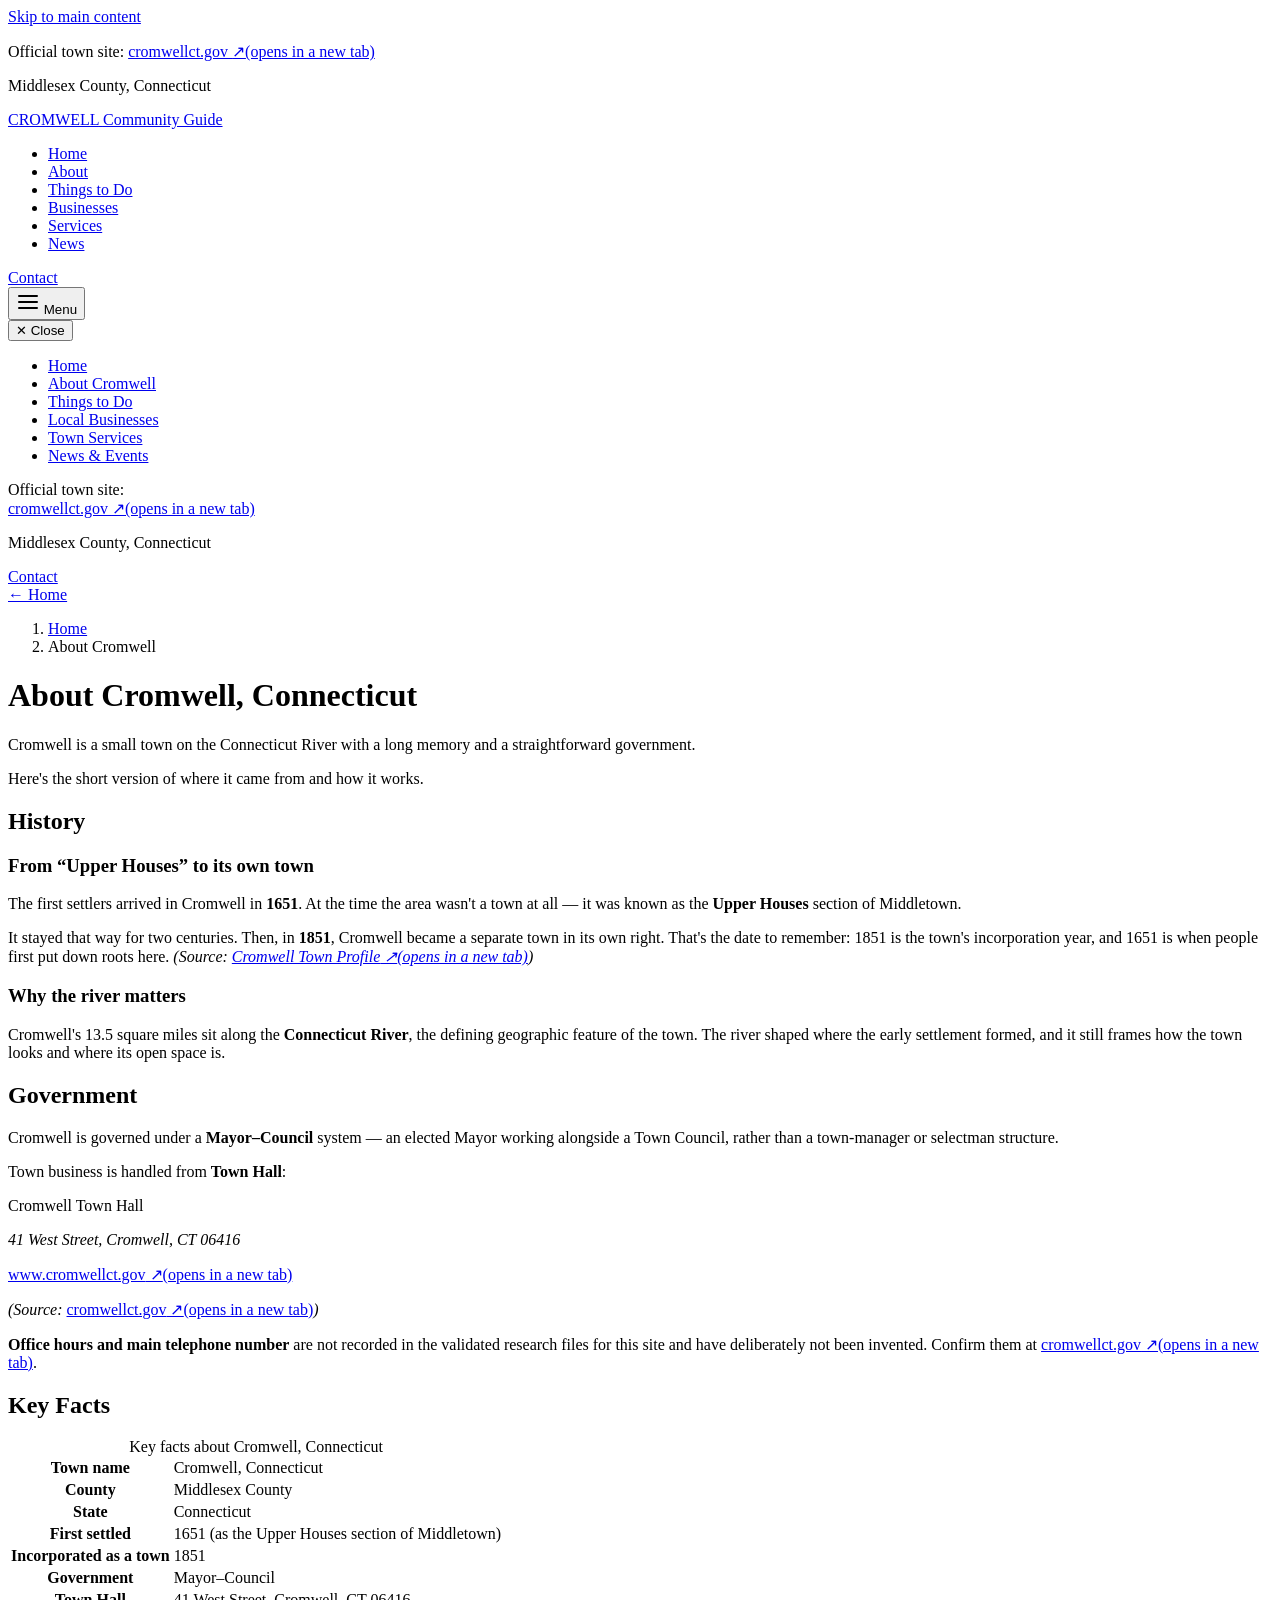
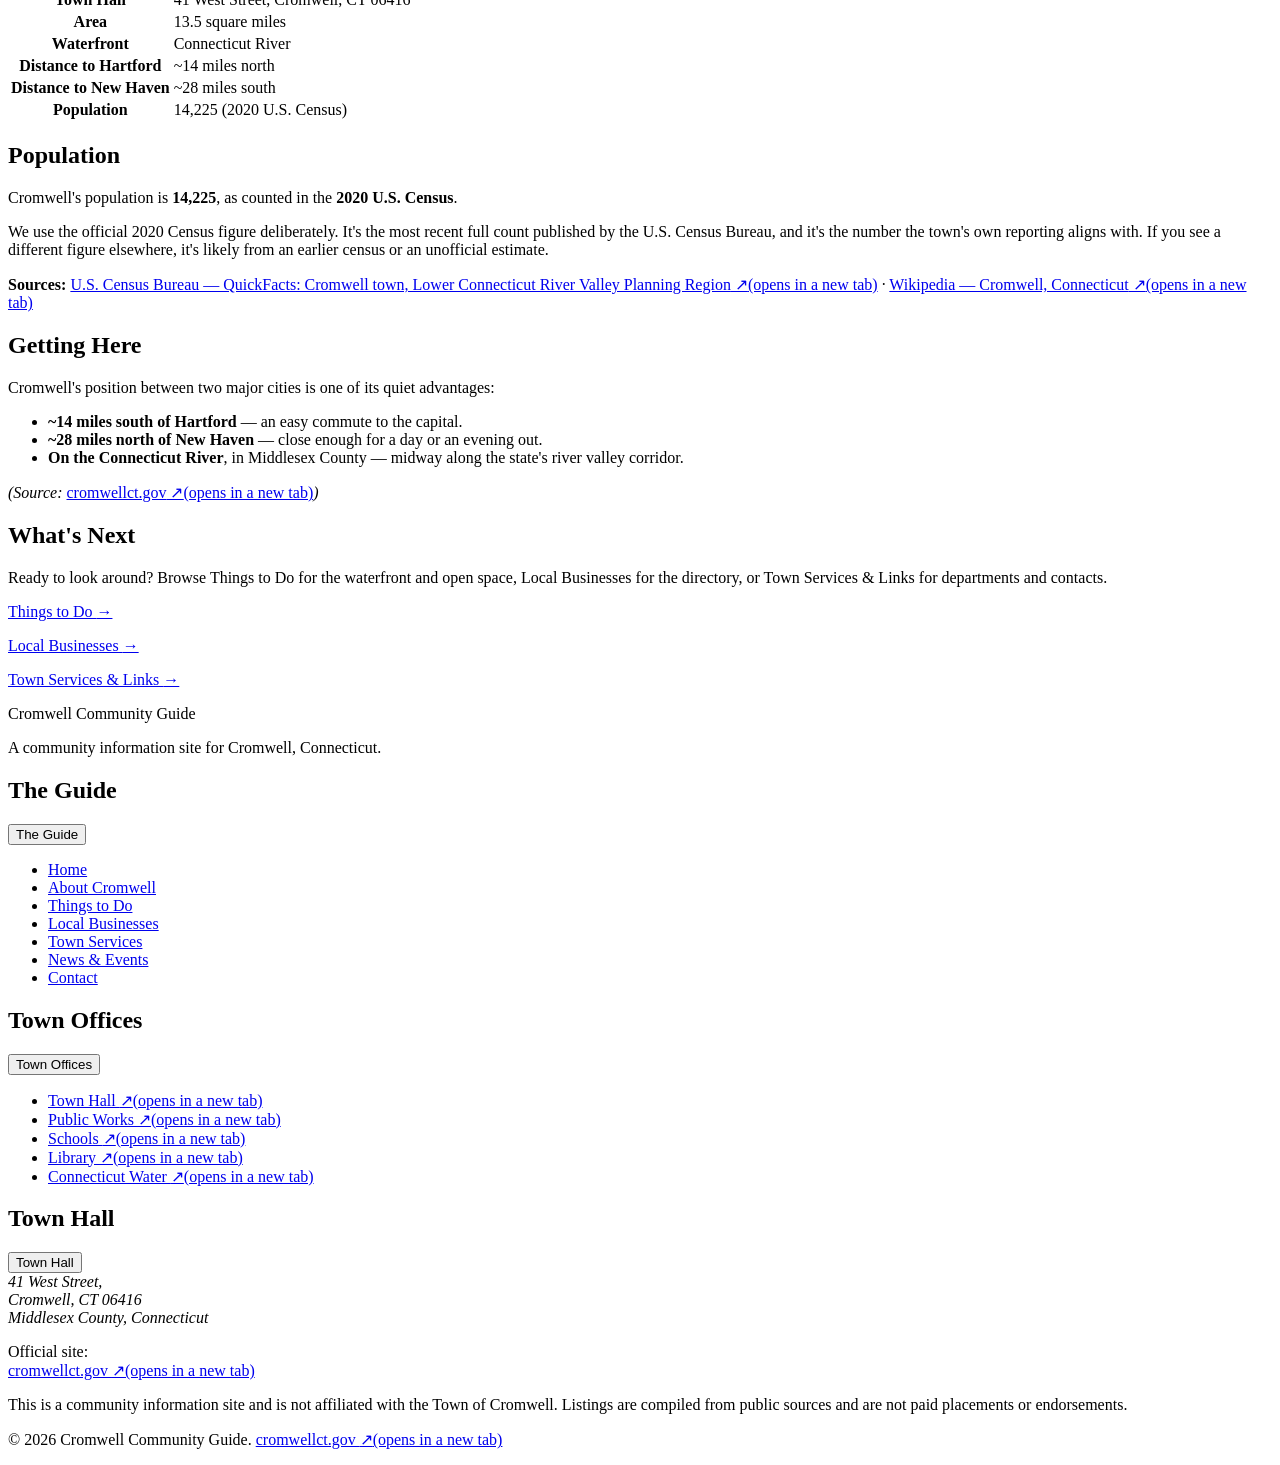
==== about-cromwell.html @ 8ac646e8 "Add about-cromwell.html" ====
<!DOCTYPE html>
<html lang="en">
<head>
<meta charset="utf-8">
<meta name="viewport" content="width=device-width, initial-scale=1">
<title>About Cromwell, CT — History, Facts &amp; Government</title>
<meta name="description" content="Cromwell, CT at a glance: founded 1851, 14,225 residents (2020 Census), 13.5 sq mi on the Connecticut River. History, government and key facts.">
<meta name="keywords" content="Cromwell CT history, Cromwell Connecticut government, Cromwell town facts">
<meta name="author" content="Cromwell Community Guide">
<meta name="robots" content="index, follow">
<link rel="canonical" href="https://springteasers.github.io/cromwell-community/about-cromwell.html">

<!-- Open Graph -->
<meta property="og:type" content="article">
<meta property="og:site_name" content="Cromwell Community Guide">
<meta property="og:title" content="About Cromwell, CT — History, Facts &amp; Government">
<meta property="og:description" content="Cromwell, CT at a glance: founded 1851, 14,225 residents (2020 Census), 13.5 sq mi on the Connecticut River. History, government and key facts.">
<meta property="og:url" content="https://springteasers.github.io/cromwell-community/about-cromwell.html">
<meta property="og:image" content="https://springteasers.github.io/cromwell-community/assets/og-image.svg">
<meta property="og:locale" content="en_US">

<!-- Twitter -->
<meta name="twitter:card" content="summary_large_image">
<meta name="twitter:title" content="About Cromwell, CT — History, Facts &amp; Government">
<meta name="twitter:description" content="Cromwell, CT at a glance: founded 1851, 14,225 residents (2020 Census), 13.5 sq mi on the Connecticut River.">
<meta name="twitter:image" content="https://springteasers.github.io/cromwell-community/assets/og-image.svg">

<meta name="theme-color" content="#0B5A73">
<link rel="icon" href="data:image/svg+xml,%3Csvg xmlns='http://www.w3.org/2000/svg' viewBox='0 0 32 32'%3E%3Crect width='32' height='32' fill='%230B5A73'/%3E%3Ctext x='16' y='23' font-family='Georgia,serif' font-size='20' font-weight='700' fill='%23fff' text-anchor='middle'%3EC%3C/text%3E%3C/svg%3E">

<link rel="stylesheet" href="css/tokens.css">
<link rel="stylesheet" href="css/styles.css">

<script type="application/ld+json">
{
  "@context": "https://schema.org",
  "@type": "WebPage",
  "name": "About Cromwell, CT — History, Facts & Government",
  "url": "https://springteasers.github.io/cromwell-community/about-cromwell.html",
  "inLanguage": "en-US",
  "description": "Cromwell, CT at a glance: founded 1851, 14,225 residents (2020 Census), 13.5 sq mi on the Connecticut River.",
  "about": { "@type": "AdministrativeArea", "name": "Cromwell, Connecticut" },
  "breadcrumb": {
    "@type": "BreadcrumbList",
    "itemListElement": [
      { "@type": "ListItem", "position": 1, "name": "Home", "item": "https://springteasers.github.io/cromwell-community/" },
      { "@type": "ListItem", "position": 2, "name": "About Cromwell", "item": "https://springteasers.github.io/cromwell-community/about-cromwell.html" }
    ]
  },
  "disambiguatingDescription": "This is a community information site and is not affiliated with the Town of Cromwell."
}
</script>
</head>
<body>

<a class="skip-link" href="#main">Skip to main content</a>

<!-- ============================ Utility bar ============================ -->
<div class="utility-bar">
  <div class="wrap">
    <p class="utility-bar__left">Official town site:
      <a href="https://www.cromwellct.gov/" target="_blank" rel="noopener">cromwellct.gov <span class="link-external__glyph" aria-hidden="true">&#8599;</span><span class="sr-only">(opens in a new tab)</span></a>
    </p>
    <p class="utility-bar__right">Middlesex County, Connecticut</p>
  </div>
</div>

<!-- ============================ Site header ============================ -->
<header class="site-header">
  <div class="wrap">
    <a class="site-brand" href="index.html" aria-label="Cromwell Community Guide — home">
      <span class="site-brand__name">CROMWELL</span>
      <span class="site-brand__sub">Community Guide</span>
    </a>

    <nav class="nav-primary" aria-label="Primary">
      <ul class="nav-primary__list">
        <li><a href="index.html">Home</a></li>
        <li><a href="about-cromwell.html" aria-current="page">About</a></li>
        <li><a href="things-to-do.html">Things to Do</a></li>
        <li><a href="local-businesses.html">Businesses</a></li>
        <li><a href="town-services.html">Services</a></li>
        <li><a href="news-events.html">News</a></li>
      </ul>
      <a class="btn btn--primary btn--sm btn--nav" href="contact.html">Contact</a>
    </nav>

    <button class="nav-toggle" type="button" aria-expanded="false" aria-controls="nav-drawer">
      <svg width="24" height="24" viewBox="0 0 24 24" aria-hidden="true" focusable="false">
        <path d="M3 6h18M3 12h18M3 18h18" fill="none" stroke="currentColor" stroke-width="2" stroke-linecap="round"/>
      </svg>
      Menu
    </button>
  </div>
</header>

<div class="scrim" aria-hidden="true"></div>

<!-- ============================ Mobile drawer ============================ -->
<nav class="nav-drawer" id="nav-drawer" aria-label="Mobile">
  <button class="nav-drawer__close" type="button">
    <span aria-hidden="true">&#10005;</span> Close
  </button>

  <ul class="nav-drawer__list">
    <li><a href="index.html">Home</a></li>
    <li><a href="about-cromwell.html" aria-current="page">About Cromwell</a></li>
    <li><a href="things-to-do.html">Things to Do</a></li>
    <li><a href="local-businesses.html">Local Businesses</a></li>
    <li><a href="town-services.html">Town Services</a></li>
    <li><a href="news-events.html">News &amp; Events</a></li>
  </ul>

  <div class="nav-drawer__meta">
    <p>Official town site:<br>
      <a href="https://www.cromwellct.gov/" target="_blank" rel="noopener">cromwellct.gov <span aria-hidden="true">&#8599;</span><span class="sr-only">(opens in a new tab)</span></a>
    </p>
    <p>Middlesex County, Connecticut</p>
  </div>

  <a class="btn btn--primary" href="contact.html">Contact</a>
</nav>

<main id="main">

  <!-- ============================ Breadcrumb ============================ -->
  <div class="breadcrumb">
    <div class="wrap">
      <a class="breadcrumb__back" href="index.html"><span aria-hidden="true">&#8592;</span> Home</a>
      <ol>
        <li><a href="index.html">Home</a></li>
        <li><span aria-current="page">About Cromwell</span></li>
      </ol>
    </div>
  </div>

  <!-- ============================ Page header ============================ -->
  <div class="page-header">
    <div class="wrap">
      <h1>About Cromwell, Connecticut</h1>
      <p class="page-header__lead">Cromwell is a small town on the Connecticut River with a long memory and a straightforward government.</p>
      <p class="page-header__body">Here's the short version of where it came from and how it works.</p>
    </div>
  </div>

  <!-- ============================ History ============================ -->
  <section class="section section--white" aria-labelledby="history-h2">
    <div class="wrap prose">
      <h2 id="history-h2">History</h2>

      <h3>From &ldquo;Upper Houses&rdquo; to its own town</h3>
      <p>The first settlers arrived in Cromwell in <strong>1651</strong>. At the time the area wasn't a town at all &mdash; it was known as the <strong>Upper Houses</strong> section of Middletown.</p>
      <p>It stayed that way for two centuries. Then, in <strong>1851</strong>, Cromwell became a separate town in its own right. That's the date to remember: 1851 is the town's incorporation year, and 1651 is when people first put down roots here. <em>(Source: <a class="link-external" href="https://www.cromwellct.gov/164/Town-Profile" target="_blank" rel="noopener">Cromwell Town Profile<span class="link-external__glyph" aria-hidden="true"> &#8599;</span><span class="sr-only">(opens in a new tab)</span></a>)</em></p>

      <h3>Why the river matters</h3>
      <p>Cromwell's 13.5 square miles sit along the <strong>Connecticut River</strong>, the defining geographic feature of the town. The river shaped where the early settlement formed, and it still frames how the town looks and where its open space is.</p>
    </div>
  </section>

  <!-- ============================ Government ============================ -->
  <section class="section section--tint" aria-labelledby="government-h2">
    <div class="wrap prose">
      <h2 id="government-h2">Government</h2>
      <p>Cromwell is governed under a <strong>Mayor&ndash;Council</strong> system &mdash; an elected Mayor working alongside a Town Council, rather than a town-manager or selectman structure.</p>

      <p>Town business is handled from <strong>Town Hall</strong>:</p>

      <div class="card card--service" style="max-width: 34rem;">
        <p class="card__meta-label">Cromwell Town Hall</p>
        <address class="card__address">
          41 West Street, Cromwell, CT 06416
        </address>
        <p class="card__website">
          <a class="link-external" href="https://www.cromwellct.gov/" target="_blank" rel="noopener">www.cromwellct.gov<span class="link-external__glyph" aria-hidden="true"> &#8599;</span><span class="sr-only">(opens in a new tab)</span></a>
        </p>
      </div>

      <p class="source-note"><em>(Source:</em> <a class="link-external" href="https://www.cromwellct.gov/" target="_blank" rel="noopener">cromwellct.gov<span class="link-external__glyph" aria-hidden="true"> &#8599;</span><span class="sr-only">(opens in a new tab)</span></a><em>)</em></p>

      <p class="callout callout--warning"><strong>Office hours and main telephone number</strong> are not recorded in the validated research files for this site and have deliberately not been invented. Confirm them at <a class="link-external" href="https://www.cromwellct.gov/" target="_blank" rel="noopener">cromwellct.gov<span class="link-external__glyph" aria-hidden="true"> &#8599;</span><span class="sr-only">(opens in a new tab)</span></a>.</p>
    </div>
  </section>

  <!-- ============================ Key facts ============================ -->
  <section class="section section--white" aria-labelledby="facts-h2">
    <div class="wrap">
      <h2 id="facts-h2">Key Facts</h2>

      <table class="table--fact">
        <caption class="sr-only">Key facts about Cromwell, Connecticut</caption>
        <tbody>
          <tr><th scope="row">Town name</th><td>Cromwell, Connecticut</td></tr>
          <tr><th scope="row">County</th><td>Middlesex County</td></tr>
          <tr><th scope="row">State</th><td>Connecticut</td></tr>
          <tr><th scope="row">First settled</th><td>1651 (as the Upper Houses section of Middletown)</td></tr>
          <tr><th scope="row">Incorporated as a town</th><td>1851</td></tr>
          <tr><th scope="row">Government</th><td>Mayor&ndash;Council</td></tr>
          <tr><th scope="row">Town Hall</th><td>41 West Street, Cromwell, CT 06416</td></tr>
          <tr><th scope="row">Area</th><td>13.5 square miles</td></tr>
          <tr><th scope="row">Waterfront</th><td>Connecticut River</td></tr>
          <tr><th scope="row">Distance to Hartford</th><td>~14 miles north</td></tr>
          <tr><th scope="row">Distance to New Haven</th><td>~28 miles south</td></tr>
          <tr><th scope="row">Population</th><td>14,225 (2020 U.S. Census)</td></tr>
        </tbody>
      </table>
    </div>
  </section>

  <!-- ============================ Population ============================ -->
  <section class="section section--paper" aria-labelledby="population-h2">
    <div class="wrap prose">
      <h2 id="population-h2">Population</h2>
      <p>Cromwell's population is <strong><span class="stat">14,225</span></strong>, as counted in the <strong>2020 U.S. Census</strong>.</p>
      <p>We use the official 2020 Census figure deliberately. It's the most recent full count published by the U.S. Census Bureau, and it's the number the town's own reporting aligns with. If you see a different figure elsewhere, it's likely from an earlier census or an unofficial estimate.</p>

      <p class="source-note"><strong>Sources:</strong>
        <a class="link-external" href="https://www.census.gov/quickfacts/fact/table/cromwelltownlowerconnecticutrivervalleyplanningregionconnecticut/PST045224" target="_blank" rel="noopener">U.S. Census Bureau &mdash; QuickFacts: Cromwell town, Lower Connecticut River Valley Planning Region<span class="link-external__glyph" aria-hidden="true"> &#8599;</span><span class="sr-only">(opens in a new tab)</span></a>
        <span aria-hidden="true"> &middot; </span>
        <a class="link-external" href="https://en.wikipedia.org/wiki/Cromwell,_Connecticut" target="_blank" rel="noopener">Wikipedia &mdash; Cromwell, Connecticut<span class="link-external__glyph" aria-hidden="true"> &#8599;</span><span class="sr-only">(opens in a new tab)</span></a>
      </p>
    </div>
  </section>

  <!-- ============================ Getting here ============================ -->
  <section class="section section--white" aria-labelledby="getting-here-h2">
    <div class="wrap prose">
      <h2 id="getting-here-h2">Getting Here</h2>
      <p>Cromwell's position between two major cities is one of its quiet advantages:</p>
      <ul>
        <li><strong>~14 miles south of Hartford</strong> &mdash; an easy commute to the capital.</li>
        <li><strong>~28 miles north of New Haven</strong> &mdash; close enough for a day or an evening out.</li>
        <li><strong>On the Connecticut River</strong>, in Middlesex County &mdash; midway along the state's river valley corridor.</li>
      </ul>

      <p class="source-note"><em>(Source:</em> <a class="link-external" href="https://www.cromwellct.gov/" target="_blank" rel="noopener">cromwellct.gov<span class="link-external__glyph" aria-hidden="true"> &#8599;</span><span class="sr-only">(opens in a new tab)</span></a><em>)</em></p>
    </div>
  </section>

  <!-- ============================ What's next ============================ -->
  <section class="section section--tint" aria-labelledby="next-h2">
    <div class="wrap">
      <div class="cta-band">
        <h2 id="next-h2">What's Next</h2>
        <p class="cta-band__body">Ready to look around? Browse Things to Do for the waterfront and open space, Local Businesses for the directory, or Town Services &amp; Links for departments and contacts.</p>
        <div class="stack">
          <p><a class="link-internal" href="things-to-do.html">Things to Do <span class="link-internal__glyph" aria-hidden="true">&#8594;</span></a></p>
          <p><a class="link-internal" href="local-businesses.html">Local Businesses <span class="link-internal__glyph" aria-hidden="true">&#8594;</span></a></p>
          <p><a class="link-internal" href="town-services.html">Town Services &amp; Links <span class="link-internal__glyph" aria-hidden="true">&#8594;</span></a></p>
        </div>
      </div>
    </div>
  </section>

</main>

<!-- ============================ Footer ============================ -->
<footer class="site-footer">
  <div class="wrap">
    <div class="site-footer__grid">

      <div class="footer-col footer-col--brand">
        <span class="site-footer__brand-name">Cromwell</span>
        <span class="site-footer__brand-sub">Community Guide</span>
        <p class="site-footer__blurb">A community information site for Cromwell, Connecticut.</p>
      </div>

      <div class="footer-col footer-col--guide">
        <h2 id="foot-guide-h">The Guide</h2>
        <button class="footer-accordion__btn" type="button" aria-expanded="false" aria-controls="foot-guide-p">The Guide</button>
        <div class="footer-panel" id="foot-guide-p" role="region" aria-labelledby="foot-guide-h">
          <ul>
            <li><a href="index.html">Home</a></li>
            <li><a href="about-cromwell.html">About Cromwell</a></li>
            <li><a href="things-to-do.html">Things to Do</a></li>
            <li><a href="local-businesses.html">Local Businesses</a></li>
            <li><a href="town-services.html">Town Services</a></li>
            <li><a href="news-events.html">News &amp; Events</a></li>
            <li><a href="contact.html">Contact</a></li>
          </ul>
        </div>
      </div>

      <div class="footer-col footer-col--offices">
        <h2 id="foot-offices-h">Town Offices</h2>
        <button class="footer-accordion__btn" type="button" aria-expanded="false" aria-controls="foot-offices-p">Town Offices</button>
        <div class="footer-panel" id="foot-offices-p" role="region" aria-labelledby="foot-offices-h">
          <ul>
            <li><a href="https://www.cromwellct.gov/" target="_blank" rel="noopener">Town Hall <span aria-hidden="true">&#8599;</span><span class="sr-only">(opens in a new tab)</span></a></li>
            <li><a href="https://www.cromwellct.com/public-works" target="_blank" rel="noopener">Public Works <span aria-hidden="true">&#8599;</span><span class="sr-only">(opens in a new tab)</span></a></li>
            <li><a href="https://www.cromwell.k12.ct.us/" target="_blank" rel="noopener">Schools <span aria-hidden="true">&#8599;</span><span class="sr-only">(opens in a new tab)</span></a></li>
            <li><a href="https://www.cromwellct.gov/library" target="_blank" rel="noopener">Library <span aria-hidden="true">&#8599;</span><span class="sr-only">(opens in a new tab)</span></a></li>
            <li><a href="https://www.connecticutwater.com" target="_blank" rel="noopener">Connecticut Water <span aria-hidden="true">&#8599;</span><span class="sr-only">(opens in a new tab)</span></a></li>
          </ul>
        </div>
      </div>

      <div class="footer-col footer-col--townhall">
        <h2 id="foot-townhall-h">Town Hall</h2>
        <button class="footer-accordion__btn" type="button" aria-expanded="false" aria-controls="foot-townhall-p">Town Hall</button>
        <div class="footer-panel" id="foot-townhall-p" role="region" aria-labelledby="foot-townhall-h">
          <address>
            41 West Street,<br>
            Cromwell, CT 06416<br>
            Middlesex County, Connecticut
          </address>
          <div class="footer-col__rows">
            <p>Official site:<br>
              <a href="https://www.cromwellct.gov/" target="_blank" rel="noopener">cromwellct.gov <span aria-hidden="true">&#8599;</span><span class="sr-only">(opens in a new tab)</span></a>
            </p>
          </div>
        </div>
      </div>

    </div>

    <div class="site-footer__bottom">
      <p>This is a community information site and is not affiliated with the Town of Cromwell. Listings are compiled from public sources and are not paid placements or endorsements.</p>
      <p>&copy; <span id="year">2026</span> Cromwell Community Guide. <a href="https://www.cromwellct.gov/" target="_blank" rel="noopener">cromwellct.gov <span aria-hidden="true">&#8599;</span><span class="sr-only">(opens in a new tab)</span></a></p>
    </div>
  </div>
</footer>

<script src="js/site.js"></script>
<script>document.getElementById('year').textContent = String(new Date().getFullYear());</script>
</body>
</html>
---- css/tokens.css ----
/* ==========================================================================
   Cromwell Community Site — Design Tokens
   Source of truth: design/tokens-and-specs.md
   All values are shipped specs, not placeholders.
   ========================================================================== */

:root {
  /* ---- Colour: brand ---------------------------------------------------- */
  --c-primary:        #0B5A73;  /* River Teal */
  --c-primary-dark:   #07414F;
  --c-primary-light:  #E6F1F4;
  --c-secondary:      #1F6B3A;  /* Open Space Green */
  --c-secondary-dark: #15502A;

  /* ---- Colour: accent (caution / sample states ONLY) -------------------- */
  --c-accent:         #B4531B;  /* Brick */
  --c-accent-dark:    #8A3D12;
  --c-accent-tint:    #FDEBE0;
  --c-accent-tint-2:  #FDF3EC;
  --c-accent-tint-3:  #F8E9DD;

  /* ---- Colour: neutrals ------------------------------------------------- */
  --c-ink:            #1A1D1F;
  --c-ink-muted:      #5A6B72;
  --c-surface:        #FFFFFF;
  --c-surface-alt:    #F7F5F1;  /* paper */
  --c-line:           #D6DEE2;
  --c-focus:          #F2A900;  /* amber focus ring */

  /* ---- Typography: families -------------------------------------------- */
  --font-display: "Source Serif 4", Georgia, "Times New Roman", serif;
  --font-body:    "Inter", -apple-system, BlinkMacSystemFont, "Segoe UI",
                  Roboto, Helvetica, Arial, sans-serif;

  /* ---- Typography: scale (fluid) --------------------------------------- */
  --t-h1:    clamp(1.875rem, 1.35rem + 2.6vw, 3rem);      /* 30 -> 48px */
  --t-h2:    clamp(1.5rem, 1.2rem + 1.5vw, 2rem);         /* 24 -> 32px */
  --t-h3:    1.4375rem;                                    /* 23px */
  --t-h4:    1.1875rem;                                    /* 19px */
  --t-body:  1.0625rem;                                    /* 17px */
  --t-small: 0.9375rem;                                    /* 15px */
  --t-meta:  0.8125rem;                                    /* 13px */

  --lh-tight: 1.15;
  --lh-snug:  1.3;
  --lh-body:  1.6;
  --lh-loose: 1.7;

  /* ---- Spacing scale ---------------------------------------------------- */
  --s-1: 0.25rem;   /*  4px */
  --s-2: 0.5rem;    /*  8px */
  --s-3: 0.75rem;   /* 12px */
  --s-4: 1rem;      /* 16px */
  --s-5: 1.5rem;    /* 24px */
  --s-6: 2rem;      /* 32px */
  --s-7: 3rem;      /* 48px */
  --s-8: 4rem;      /* 64px */
  --s-9: 6rem;      /* 96px */

  /* ---- Layout ----------------------------------------------------------- */
  --wrap:        72rem;    /* 1152px */
  --wrap-narrow: 46rem;    /* 736px long-form measure */
  --radius-sm:   2px;
  --radius:      6px;
  --radius-lg:   8px;
  --shadow-drawer: 0 8px 32px rgba(0, 0, 0, 0.18);

  /* ---- Motion ----------------------------------------------------------- */
  --ease: cubic-bezier(0.2, 0, 0.2, 1);
  --dur:  200ms;
}
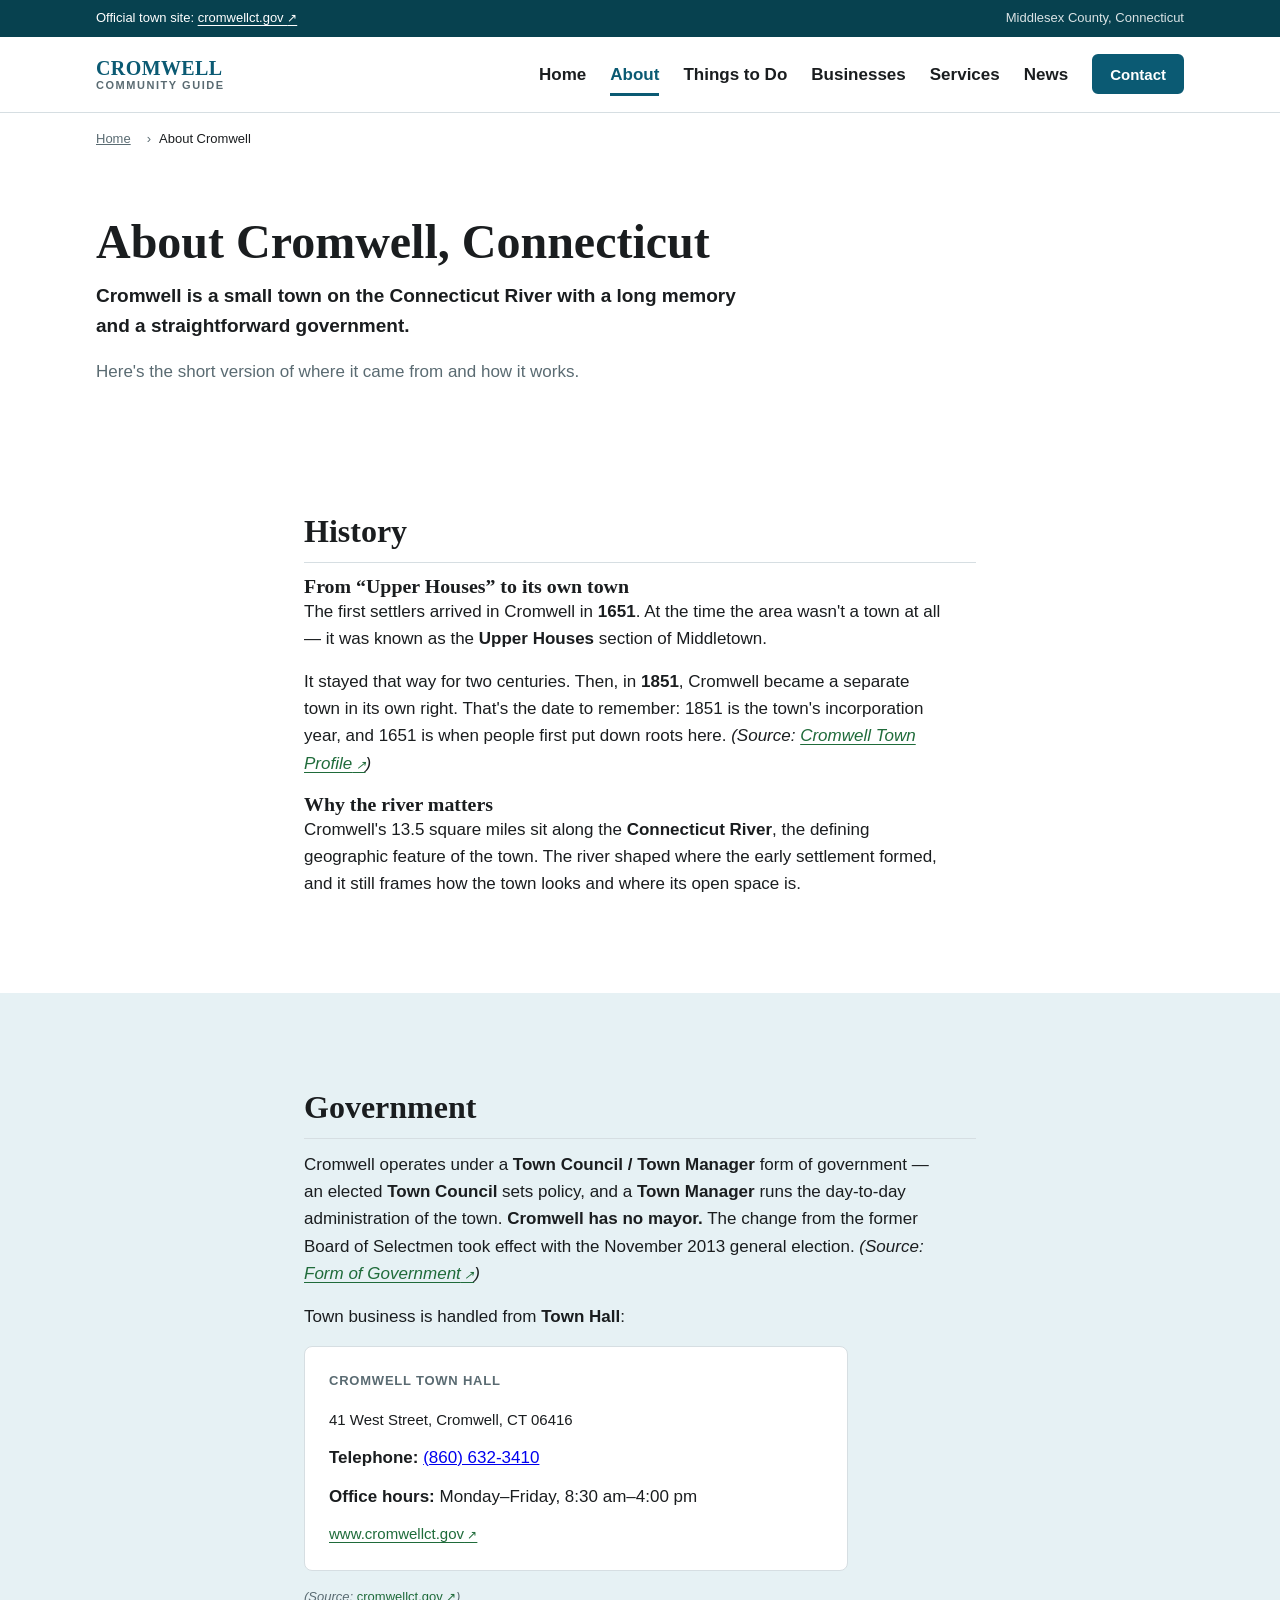
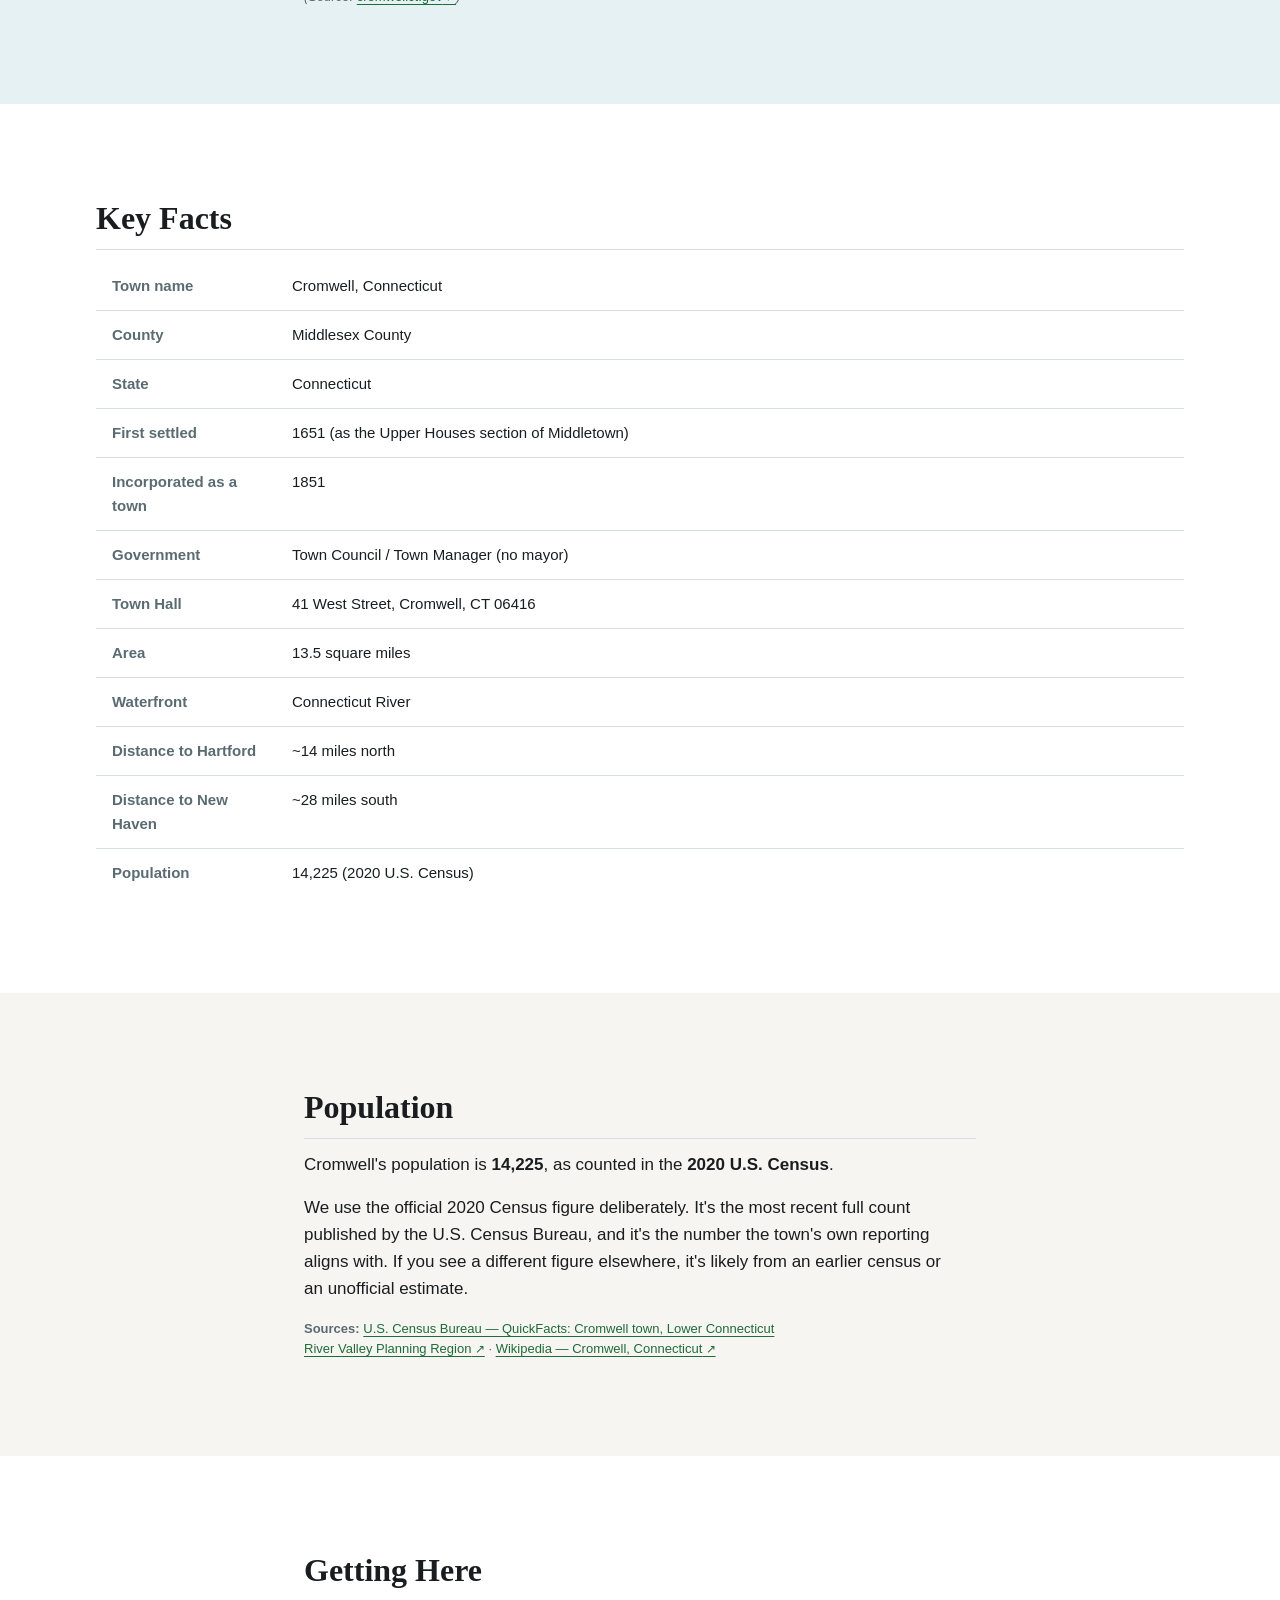
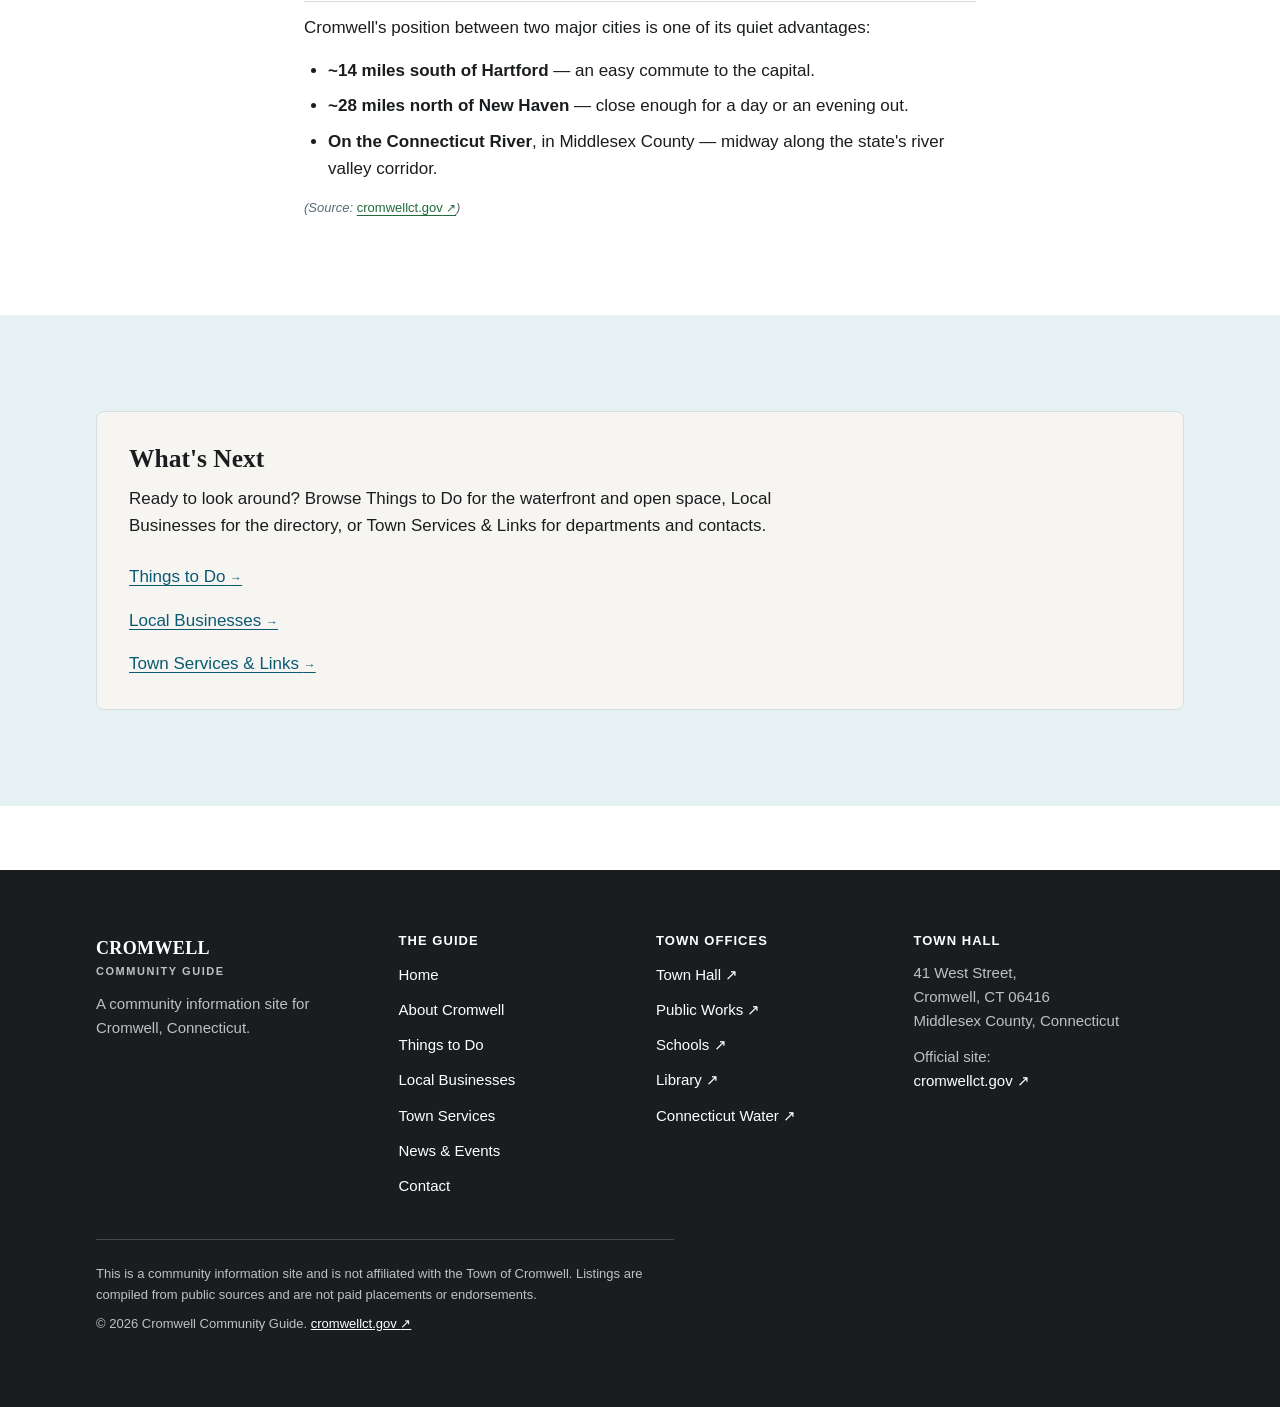
==== commit d84626c1: "Fix government form on About page: Town Council / Town Manager (no mayor)" ====
--- a/about-cromwell.html
+++ b/about-cromwell.html
@@ -161,7 +161,7 @@
   <section class="section section--tint" aria-labelledby="government-h2">
     <div class="wrap prose">
       <h2 id="government-h2">Government</h2>
-      <p>Cromwell is governed under a <strong>Mayor&ndash;Council</strong> system &mdash; an elected Mayor working alongside a Town Council, rather than a town-manager or selectman structure.</p>
+      <p>Cromwell operates under a <strong>Town Council / Town Manager</strong> form of government &mdash; an elected <strong>Town Council</strong> sets policy, and a <strong>Town Manager</strong> runs the day-to-day administration of the town. <strong>Cromwell has no mayor.</strong> The change from the former Board of Selectmen took effect with the November 2013 general election. <em>(Source: <a class="link-external" href="https://cromwellct.gov/167/Form-of-Government" target="_blank" rel="noopener">Form of Government<span class="link-external__glyph" aria-hidden="true"> &#8599;</span><span class="sr-only">(opens in a new tab)</span></a>)</em></p>
 
       <p>Town business is handled from <strong>Town Hall</strong>:</p>
 
@@ -170,14 +170,14 @@
         <address class="card__address">
           41 West Street, Cromwell, CT 06416
         </address>
+        <p class="card__telephone"><strong>Telephone:</strong> <a href="tel:+18606323410">(860) 632-3410</a></p>
+        <p class="card__hours"><strong>Office hours:</strong> Monday&ndash;Friday, 8:30 am&ndash;4:00 pm</p>
         <p class="card__website">
           <a class="link-external" href="https://www.cromwellct.gov/" target="_blank" rel="noopener">www.cromwellct.gov<span class="link-external__glyph" aria-hidden="true"> &#8599;</span><span class="sr-only">(opens in a new tab)</span></a>
         </p>
       </div>
 
       <p class="source-note"><em>(Source:</em> <a class="link-external" href="https://www.cromwellct.gov/" target="_blank" rel="noopener">cromwellct.gov<span class="link-external__glyph" aria-hidden="true"> &#8599;</span><span class="sr-only">(opens in a new tab)</span></a><em>)</em></p>
-
-      <p class="callout callout--warning"><strong>Office hours and main telephone number</strong> are not recorded in the validated research files for this site and have deliberately not been invented. Confirm them at <a class="link-external" href="https://www.cromwellct.gov/" target="_blank" rel="noopener">cromwellct.gov<span class="link-external__glyph" aria-hidden="true"> &#8599;</span><span class="sr-only">(opens in a new tab)</span></a>.</p>
     </div>
   </section>
 
@@ -194,7 +194,7 @@
           <tr><th scope="row">State</th><td>Connecticut</td></tr>
           <tr><th scope="row">First settled</th><td>1651 (as the Upper Houses section of Middletown)</td></tr>
           <tr><th scope="row">Incorporated as a town</th><td>1851</td></tr>
-          <tr><th scope="row">Government</th><td>Mayor&ndash;Council</td></tr>
+          <tr><th scope="row">Government</th><td>Town Council / Town Manager (no mayor)</td></tr>
           <tr><th scope="row">Town Hall</th><td>41 West Street, Cromwell, CT 06416</td></tr>
           <tr><th scope="row">Area</th><td>13.5 square miles</td></tr>
           <tr><th scope="row">Waterfront</th><td>Connecticut River</td></tr>
--- a/css/styles.css
+++ b/css/styles.css
@@ -0,0 +1,1173 @@
+/* ==========================================================================
+   Cromwell Community Site — styles.css
+   Vanilla CSS. Mobile-first. No frameworks, no build step.
+   Templates: A Landing (home) · B Article (about, things-to-do,
+   town-services, contact) · C Directory (local-businesses, news-events)
+   Source of truth: design/00-design-system.md + design/wireframes/*
+   ========================================================================== */
+
+/* ==========================================================================
+   1. Reset & base
+   ========================================================================== */
+*,
+*::before,
+*::after { box-sizing: border-box; }
+
+html {
+  -webkit-text-size-adjust: 100%;
+  scroll-behavior: smooth;
+}
+
+body {
+  margin: 0;
+  background: var(--c-surface);
+  color: var(--c-ink);
+  font-family: var(--font-body);
+  font-size: var(--t-body);
+  line-height: var(--lh-body);
+  -webkit-font-smoothing: antialiased;
+  text-rendering: optimizeLegibility;
+}
+
+h1, h2, h3, h4 {
+  font-family: var(--font-display);
+  color: var(--c-ink);
+  margin: 0;
+  line-height: var(--lh-tight);
+  text-wrap: balance;
+}
+
+p { margin: 0 0 var(--s-4); }
+p:last-child { margin-bottom: 0; }
+
+ul, ol { margin: 0 0 var(--s-4); padding-left: var(--s-5); }
+li { margin-bottom: var(--s-2); }
+
+img { max-width: 100%; height: auto; display: block; }
+
+hr {
+  border: 0;
+  border-top: 1px solid var(--c-line);
+  margin: var(--s-6) 0;
+}
+
+strong, b { font-weight: 600; }
+
+address { font-style: normal; }
+
+/* Focus: one visible ring, everywhere. */
+:focus-visible {
+  outline: 3px solid var(--c-focus);
+  outline-offset: 2px;
+  border-radius: var(--radius-sm);
+}
+
+/* Accessibility helpers */
+.sr-only {
+  position: absolute;
+  width: 1px;
+  height: 1px;
+  padding: 0;
+  margin: -1px;
+  overflow: hidden;
+  clip: rect(0, 0, 0, 0);
+  white-space: nowrap;
+  border: 0;
+}
+
+.skip-link {
+  position: absolute;
+  top: -100px;
+  left: var(--s-4);
+  z-index: 100;
+  padding: var(--s-3) var(--s-5);
+  background: var(--c-primary);
+  color: #fff;
+  font-weight: 600;
+  text-decoration: none;
+  border-radius: 0 0 var(--radius) var(--radius);
+  transition: top var(--dur) var(--ease);
+}
+.skip-link:focus { top: 0; }
+
+@media (prefers-reduced-motion: reduce) {
+  html { scroll-behavior: auto; }
+  *, *::before, *::after {
+    animation-duration: 0.01ms !important;
+    animation-iteration-count: 1 !important;
+    transition-duration: 0.01ms !important;
+  }
+}
+
+/* ==========================================================================
+   2. Layout primitives
+   ========================================================================== */
+.wrap {
+  width: 100%;
+  max-width: var(--wrap);
+  margin-inline: auto;
+  padding-inline: var(--s-4);
+}
+@media (min-width: 600px) { .wrap { padding-inline: var(--s-6); } }
+
+.section { padding-block: var(--s-7); }
+@media (min-width: 900px) { .section { padding-block: var(--s-9); } }
+
+.section--tint    { background: var(--c-primary-light); }
+.section--paper   { background: var(--c-surface-alt); }
+.section--white   { background: var(--c-surface); }
+
+.section > .wrap > h2,
+.section__title {
+  font-size: var(--t-h2);
+  font-weight: 600;
+  margin-bottom: var(--s-3);
+  padding-bottom: var(--s-3);
+  border-bottom: 1px solid var(--c-line);
+}
+
+.section__intro {
+  color: var(--c-ink-muted);
+  font-size: var(--t-small);
+  max-width: 68ch;
+  margin-bottom: var(--s-5);
+}
+
+.prose { max-width: var(--wrap-narrow); }
+.prose p { max-width: 68ch; }
+
+/* ==========================================================================
+   3. Utility bar
+   ========================================================================== */
+.utility-bar {
+  background: var(--c-primary-dark);
+  color: #fff;
+  font-size: var(--t-meta);
+  display: none;                       /* hidden < 600px; content lives in footer */
+}
+@media (min-width: 600px) {
+  .utility-bar { display: block; }
+}
+.utility-bar .wrap {
+  display: flex;
+  flex-wrap: wrap;
+  gap: var(--s-2) var(--s-5);
+  align-items: center;
+  justify-content: space-between;
+  padding-block: var(--s-2);
+}
+.utility-bar__left,
+.utility-bar__right { margin: 0; }
+.utility-bar__right { color: rgba(255, 255, 255, 0.85); }
+.utility-bar a { color: #fff; text-decoration: underline; text-underline-offset: 3px; }
+.utility-bar a:hover { color: #fff; text-decoration-thickness: 2px; }
+
+/* ==========================================================================
+   4. Site header + primary nav
+   ========================================================================== */
+.site-header {
+  background: var(--c-surface);
+  border-bottom: 1px solid var(--c-line);
+  position: sticky;
+  top: 0;
+  z-index: 40;
+}
+.site-header.is-stuck { box-shadow: 0 1px 0 var(--c-line); }
+@media (min-width: 900px) {
+  .site-header { position: static; }
+}
+
+.site-header .wrap {
+  display: flex;
+  align-items: center;
+  justify-content: space-between;
+  gap: var(--s-4);
+  padding-block: var(--s-3);
+}
+@media (min-width: 600px) {
+  .site-header .wrap { padding-block: var(--s-4); }
+}
+
+/* Text lockup — no image asset exists, and text never fails to load. */
+.site-brand {
+  display: block;
+  text-decoration: none;
+  line-height: 1.1;
+}
+.site-brand__name {
+  display: block;
+  font-family: var(--font-display);
+  font-size: 1.25rem;
+  font-weight: 600;
+  letter-spacing: 0.02em;
+  color: var(--c-primary);
+}
+.site-brand__sub {
+  display: block;
+  font-family: var(--font-body);
+  font-size: 11px;
+  font-weight: 600;
+  letter-spacing: 0.14em;
+  text-transform: uppercase;
+  color: var(--c-ink-muted);
+}
+
+/* Hamburger — visible text label, never icon-only. */
+.nav-toggle {
+  display: inline-flex;
+  align-items: center;
+  gap: var(--s-2);
+  min-height: 48px;
+  padding: 0 var(--s-3);
+  background: transparent;
+  border: 1px solid var(--c-line);
+  border-radius: var(--radius);
+  color: var(--c-primary);
+  font: 600 var(--t-small) / 1 var(--font-body);
+  cursor: pointer;
+}
+.nav-toggle:hover { background: var(--c-primary-light); }
+@media (min-width: 900px) { .nav-toggle { display: none; } }
+
+/* Desktop nav */
+.nav-primary { display: none; }
+@media (min-width: 900px) {
+  .nav-primary {
+    display: flex;
+    align-items: center;
+    gap: var(--s-5);
+  }
+  .nav-primary__list {
+    display: flex;
+    align-items: center;
+    gap: var(--s-5);
+    margin: 0;
+    padding: 0;
+    list-style: none;
+  }
+  .nav-primary__list li { margin: 0; }
+  .nav-primary__list a {
+    position: relative;
+    display: inline-block;
+    padding: var(--s-2) 0;
+    color: var(--c-ink);
+    font-weight: 600;
+    font-size: var(--t-body);
+    text-decoration: none;
+    white-space: nowrap;
+  }
+  .nav-primary__list a::after {
+    content: "";
+    position: absolute;
+    left: 0;
+    right: 0;
+    bottom: 0;
+    height: 3px;
+    background: var(--c-primary);
+    transform: scaleX(0);
+    transition: transform var(--dur) var(--ease);
+  }
+  .nav-primary__list a:hover { color: var(--c-primary-dark); }
+  .nav-primary__list a:hover::after { transform: scaleX(1); }
+  .nav-primary__list a[aria-current="page"] { color: var(--c-primary); }
+  .nav-primary__list a[aria-current="page"]::after { transform: scaleX(1); }
+}
+
+/* ==========================================================================
+   5. Mobile drawer
+   ========================================================================== */
+.scrim {
+  position: fixed;
+  inset: 0;
+  background: rgba(26, 29, 31, 0.45);
+  opacity: 0;
+  visibility: hidden;
+  transition: opacity var(--dur) var(--ease), visibility var(--dur) var(--ease);
+  z-index: 50;
+}
+body.nav-open .scrim { opacity: 1; visibility: visible; }
+
+.nav-drawer {
+  position: fixed;
+  top: 0;
+  right: 0;
+  z-index: 60;
+  width: min(320px, 88vw);
+  height: 100dvh;
+  background: var(--c-surface);
+  box-shadow: var(--shadow-drawer);
+  transform: translateX(100%);
+  transition: transform var(--dur) var(--ease);
+  overflow-y: auto;
+  padding: var(--s-4);
+  display: flex;
+  flex-direction: column;
+  gap: var(--s-5);
+}
+body.nav-open .nav-drawer { transform: translateX(0); }
+body.nav-open { overflow: hidden; }
+
+.nav-drawer__close {
+  align-self: flex-end;
+  min-height: 44px;
+  min-width: 44px;
+  padding: 0 var(--s-3);
+  background: transparent;
+  border: 1px solid var(--c-line);
+  border-radius: var(--radius);
+  color: var(--c-ink);
+  font: 600 var(--t-small) / 1 var(--font-body);
+  cursor: pointer;
+}
+.nav-drawer__list {
+  list-style: none;
+  margin: 0;
+  padding: 0;
+}
+.nav-drawer__list li { margin: 0; border-bottom: 1px solid var(--c-line); }
+.nav-drawer__list a {
+  display: block;
+  min-height: 56px;
+  padding: var(--s-4);
+  color: var(--c-ink);
+  font-weight: 600;
+  text-decoration: none;
+}
+.nav-drawer__list a:hover { background: var(--c-primary-light); }
+.nav-drawer__list a[aria-current="page"] {
+  background: var(--c-primary-light);
+  color: var(--c-primary);
+  box-shadow: inset 3px 0 0 var(--c-primary);
+}
+.nav-drawer__meta {
+  font-size: var(--t-meta);
+  color: var(--c-ink-muted);
+  border-top: 1px solid var(--c-line);
+  padding-top: var(--s-4);
+}
+.nav-drawer__meta p { margin: 0 0 var(--s-2); }
+.nav-drawer__meta a { color: var(--c-secondary); }
+
+@media (min-width: 900px) {
+  .nav-drawer, .scrim { display: none; }
+}
+
+/* ==========================================================================
+   6. Breadcrumb
+   ========================================================================== */
+.breadcrumb { padding-top: var(--s-4); font-size: var(--t-meta); color: var(--c-ink-muted); }
+.breadcrumb ol {
+  display: none;                       /* mobile shows the single back link */
+  list-style: none;
+  margin: 0;
+  padding: 0;
+  gap: var(--s-2);
+}
+.breadcrumb__back {
+  display: inline-flex;
+  align-items: center;
+  min-height: 44px;
+  color: var(--c-primary);
+  font-size: var(--t-small);
+  font-weight: 600;
+  text-decoration: none;
+}
+.breadcrumb__back:hover { text-decoration: underline; }
+@media (min-width: 600px) {
+  .breadcrumb ol { display: flex; flex-wrap: wrap; align-items: center; }
+  .breadcrumb__back { display: none; }
+  .breadcrumb li { margin: 0; }
+  .breadcrumb li + li::before {
+    content: "›";
+    margin: 0 var(--s-2);
+    color: var(--c-ink-muted);
+  }
+  .breadcrumb a { color: var(--c-ink-muted); }
+  .breadcrumb a:hover { color: var(--c-primary); }
+  .breadcrumb [aria-current="page"] { color: var(--c-ink); }
+}
+
+/* ==========================================================================
+   7. Page header (non-hero pages)
+   ========================================================================== */
+.page-header { padding-block: var(--s-6) var(--s-5); }
+.page-header h1 {
+  font-size: var(--t-h2);
+  font-weight: 600;
+  margin-bottom: var(--s-3);
+  max-width: 34ch;
+}
+@media (min-width: 900px) {
+  .page-header { padding-block: var(--s-8) var(--s-6); }
+  .page-header h1 { font-size: var(--t-h1); }
+}
+.page-header__lead {
+  font-weight: 600;
+  font-size: var(--t-h4);
+  max-width: 62ch;
+  margin-bottom: var(--s-4);
+}
+.page-header__body {
+  color: var(--c-ink-muted);
+  max-width: 68ch;
+  margin: 0;
+}
+
+/* ==========================================================================
+   8. Hero (Home)
+   ========================================================================== */
+.hero {
+  position: relative;
+  background-color: var(--c-primary-dark);
+  min-height: 460px;
+  display: flex;
+  align-items: center;
+  padding-block: var(--s-8);
+  overflow: hidden;
+}
+@media (min-width: 900px) {
+  .hero { min-height: 520px; }
+}
+.hero__inner { max-width: 45rem; }
+.hero h1 {
+  font-size: var(--t-h1);
+  font-weight: 600;
+  color: #fff;
+  margin-bottom: var(--s-4);
+  text-shadow: 0 1px 2px rgba(0, 0, 0, 0.35);
+}
+.hero__sub {
+  color: rgba(255, 255, 255, 0.95);
+  font-size: var(--t-body);
+  margin-bottom: var(--s-3);
+  max-width: 52ch;
+}
+.hero__sub .stat { font-weight: 600; }
+.hero__body {
+  color: rgba(255, 255, 255, 0.95);
+  margin-bottom: var(--s-3);
+  max-width: 68ch;
+}
+.hero__spacer { height: var(--s-3); }
+
+/* Hero picture: the SVG supplies the photograph-equivalent, always on. */
+.hero__bg {
+  position: absolute;
+  inset: 0;
+  width: 100%;
+  height: 100%;
+  object-fit: cover;
+  object-position: center 40%;
+  z-index: 0;
+}
+.hero__scrim {
+  position: absolute;
+  inset: 0;
+  z-index: 1;
+  background: linear-gradient(180deg, rgba(7, 65, 79, 0.80) 0%, rgba(7, 65, 79, 0.80) 100%);
+}
+@media (min-width: 900px) {
+  .hero__scrim {
+    background: linear-gradient(90deg, rgba(7, 65, 79, 0.90) 0%, rgba(7, 65, 79, 0.55) 70%);
+  }
+}
+.hero > .wrap { position: relative; z-index: 2; }
+
+.hero__actions {
+  display: flex;
+  flex-direction: column;
+  gap: var(--s-3);
+  margin-top: var(--s-5);
+}
+@media (min-width: 600px) {
+  .hero__actions { flex-direction: row; flex-wrap: wrap; }
+}
+.hero__scroll-cue {
+  display: none;
+  color: rgba(255, 255, 255, 0.7);
+  font-size: var(--t-meta);
+  margin-top: var(--s-6);
+}
+@media (min-width: 900px) { .hero__scroll-cue { display: block; } }
+
+/* ==========================================================================
+   9. Buttons
+   ========================================================================== */
+.btn {
+  display: inline-flex;
+  align-items: center;
+  justify-content: center;
+  gap: var(--s-2);
+  min-height: 48px;
+  padding: 0 var(--s-5);
+  border: 2px solid transparent;
+  border-radius: var(--radius);
+  font: 600 var(--t-body) / 1 var(--font-body);
+  text-decoration: none;
+  cursor: pointer;
+  transition: background-color var(--dur) var(--ease),
+              border-color var(--dur) var(--ease),
+              color var(--dur) var(--ease);
+}
+@media (max-width: 599px) {
+  .hero__actions .btn,
+  .cta-band .btn { display: flex; width: 100%; }
+}
+
+.btn--primary {
+  background: var(--c-primary);
+  border-color: var(--c-primary);
+  color: #fff;
+}
+.btn--primary:hover  { background: var(--c-primary-dark); border-color: var(--c-primary-dark); color: #fff; }
+.btn--primary:active { background: var(--c-primary-dark); border-color: var(--c-primary-dark); transform: translateY(1px); }
+
+.btn--secondary {
+  background: transparent;
+  border-color: var(--c-primary);
+  color: var(--c-primary);
+}
+.btn--secondary:hover  { background: var(--c-primary-light); color: var(--c-primary-dark); }
+.btn--secondary:active { background: #D6E8EC; transform: translateY(1px); }
+
+.btn--ghost {
+  min-height: 44px;
+  background: transparent;
+  border: 1px solid var(--c-line);
+  color: var(--c-primary);
+}
+.btn--ghost:hover  { background: var(--c-primary-light); }
+.btn--ghost:active { background: #D6E8EC; transform: translateY(1px); }
+
+/* On the dark hero the ghost button needs light ink to stay readable. */
+.hero .btn--ghost {
+  border-color: rgba(255, 255, 255, 0.65);
+  color: #fff;
+}
+.hero .btn--ghost:hover { background: rgba(255, 255, 255, 0.14); }
+
+.btn--sm {
+  min-height: 40px;
+  padding: 0 var(--s-4);
+  font-size: var(--t-small);
+}
+.btn--nav { white-space: nowrap; }
+
+/* ---- Text links --------------------------------------------------------- */
+.link-external,
+.link-internal {
+  color: var(--c-secondary);
+  text-decoration: underline;
+  text-underline-offset: 3px;
+  overflow-wrap: anywhere;
+}
+.link-internal { color: var(--c-primary); }
+.link-external:hover,
+.link-internal:hover { text-decoration-thickness: 2px; }
+
+.link-external__glyph,
+.link-internal__glyph {
+  font-size: 12px;
+  line-height: 1;
+}
+
+/* ==========================================================================
+   10. Guide cards (Home) & business cards (Directory)
+   ========================================================================== */
+.card-grid {
+  display: grid;
+  grid-template-columns: 1fr;
+  gap: var(--s-4);
+  list-style: none;
+  margin: 0;
+  padding: 0;
+}
+@media (min-width: 600px) {
+  .card-grid { grid-template-columns: repeat(auto-fit, minmax(280px, 1fr)); gap: var(--s-5); }
+}
+
+.card {
+  background: var(--c-surface);
+  border: 1px solid var(--c-line);
+  border-radius: var(--radius-lg);
+  padding: var(--s-4);
+  display: flex;
+  flex-direction: column;
+  gap: var(--s-3);
+}
+@media (min-width: 900px) { .card { padding: var(--s-5); } }
+.card > * { margin: 0; }
+.card__title {
+  font-size: var(--t-h3);
+  font-weight: 600;
+  line-height: var(--lh-snug);
+}
+.card__title a { color: var(--c-primary); text-decoration: none; }
+.card__title a:hover { text-decoration: underline; text-underline-offset: 3px; }
+.card__body { color: var(--c-ink-muted); font-size: var(--t-small); }
+.card__body .stat { font-weight: 600; color: var(--c-ink); }
+.card__link {
+  margin-top: auto;
+  padding-top: var(--s-2);
+  color: var(--c-primary);
+  font-size: var(--t-small);
+  font-weight: 600;
+  text-decoration: none;
+}
+.card__link:hover { text-decoration: underline; text-underline-offset: 3px; }
+
+/* Card modifier: content still being sourced */
+.card--pending { border-top: 3px solid var(--c-accent); }
+
+/* Card modifier: intentionally empty slot in the directory */
+.card--empty {
+  background: var(--c-surface-alt);
+  border-style: dashed;
+  border-color: var(--c-line);
+}
+.card--empty .card__title,
+.card--empty .card__body { color: var(--c-ink-muted); }
+
+/* Service card extras */
+.card--service .card__meta-label {
+  font-size: var(--t-meta);
+  font-weight: 600;
+  color: var(--c-ink-muted);
+  text-transform: uppercase;
+  letter-spacing: 0.06em;
+  margin-bottom: var(--s-1);
+}
+.card__address { font-size: var(--t-small); color: var(--c-ink); }
+.card__website { font-size: var(--t-small); }
+.card__actions { margin-top: var(--s-3); }
+.card--service--pending {
+  background: var(--c-surface-alt);
+  border: 1px dashed var(--c-line);
+}
+
+/* ==========================================================================
+   11. Status tags
+   ========================================================================== */
+.status-tag {
+  display: inline-block;
+  align-self: flex-start;
+  padding: 2px var(--s-2);
+  border-radius: var(--radius-sm);
+  border: 1px solid transparent;
+  font-size: var(--t-meta);
+  font-weight: 600;
+  line-height: 1.4;
+}
+.status-tag--example,
+.status-tag--sample {
+  background: var(--c-accent-tint);
+  border-color: rgba(180, 83, 27, 0.4);
+  color: var(--c-accent-dark);
+  font-weight: 700;
+  text-transform: uppercase;
+  letter-spacing: 0.1em;
+}
+.status-tag--sample { text-transform: none; letter-spacing: 0.02em; }
+.status-tag--none,
+.status-tag--pending {
+  background: var(--c-surface-alt);
+  border-color: var(--c-line);
+  color: var(--c-ink-muted);
+  font-weight: 600;
+}
+
+/* ==========================================================================
+   12. Callouts
+   ========================================================================== */
+.callout {
+  padding: var(--s-4);
+  border-radius: var(--radius);
+  font-size: var(--t-small);
+  max-width: 68ch;
+}
+.callout > :last-child { margin-bottom: 0; }
+.callout__title {
+  font-family: var(--font-body);
+  font-size: var(--t-h4);
+  font-weight: 600;
+  margin-bottom: var(--s-2);
+}
+
+.callout--warning {
+  background: var(--c-accent-tint-2);
+  border: 1px solid rgba(180, 83, 27, 0.35);
+  color: var(--c-ink);
+}
+.callout--warning .callout__title { color: var(--c-accent-dark); }
+
+.callout--info {
+  background: var(--c-surface-alt);
+  border-left: 3px solid var(--c-secondary);
+  color: var(--c-ink-muted);
+}
+
+.callout--disclaimer {
+  border-left: 3px solid var(--c-line);
+  padding: var(--s-2) var(--s-3);
+  padding-left: var(--s-3);
+  margin-top: var(--s-5);
+  font-style: italic;
+  font-size: var(--t-meta);
+  color: var(--c-ink-muted);
+  background: transparent;
+}
+
+/* ==========================================================================
+   13. Sample banner (News & Events)
+   ========================================================================== */
+.banner--sample {
+  background: repeating-linear-gradient(
+    45deg,
+    var(--c-accent-tint-2) 0 12px,
+    var(--c-accent-tint-3) 12px 24px
+  );
+  border-top: 2px solid var(--c-accent);
+  border-bottom: 2px solid var(--c-accent);
+  padding: var(--s-5) var(--s-4);
+}
+@media (min-width: 900px) {
+  .banner--sample { padding: var(--s-6); }
+}
+.banner--sample .wrap { padding-inline: 0; }
+.banner--sample__inner { max-width: 78ch; }
+.banner--sample__title {
+  font-family: var(--font-body);
+  font-size: var(--t-h4);
+  font-weight: 600;
+  text-transform: uppercase;
+  letter-spacing: 0.06em;
+  color: var(--c-accent-dark);
+  margin-bottom: var(--s-3);
+}
+.banner--sample p {
+  font-size: var(--t-small);
+  color: var(--c-ink);
+  margin-bottom: var(--s-3);
+}
+.banner--sample p:last-child { margin-bottom: 0; }
+
+/* ==========================================================================
+   14. Awaiting section (dashed pending box inside a live section)
+   ========================================================================== */
+.section--awaiting {
+  background: var(--c-surface-alt);
+  border: 1px dashed var(--c-line);
+  border-radius: var(--radius-lg);
+  padding: var(--s-4);
+  margin-bottom: var(--s-5);
+  max-width: 68ch;
+}
+@media (min-width: 600px) { .section--awaiting { padding: var(--s-5); } }
+.section--awaiting p {
+  font-size: var(--t-small);
+  color: var(--c-ink);
+  margin-top: var(--s-3);
+}
+.section--awaiting p:last-child { margin-bottom: 0; }
+.awaiting-line {
+  font-style: italic;
+  color: var(--c-ink-muted);
+  font-size: var(--t-small);
+  margin-bottom: var(--s-3);
+}
+
+/* ==========================================================================
+   15. Tables
+   ========================================================================== */
+.table--fact,
+.table--events,
+.table--reference {
+  width: 100%;
+  border-collapse: collapse;
+  background: var(--c-surface);
+}
+
+/* ---- Fact table: definition table, no zebra striping -------------------- */
+.table--fact th,
+.table--fact td {
+  text-align: left;
+  padding: var(--s-3) var(--s-4);
+  border-bottom: 1px solid var(--c-line);
+  vertical-align: top;
+}
+.table--fact th {
+  color: var(--c-ink-muted);
+  font-weight: 600;
+  font-size: var(--t-meta);
+  text-transform: uppercase;
+  letter-spacing: 0.06em;
+  width: auto;
+}
+.table--fact td { font-size: var(--t-body); font-variant-numeric: tabular-nums; }
+.table--fact tbody tr:last-child th,
+.table--fact tbody tr:last-child td { border-bottom: 0; }
+
+@media (min-width: 600px) {
+  .table--fact th {
+    width: 140px;
+    font-size: var(--t-small);
+    text-transform: none;
+    letter-spacing: 0;
+  }
+  .table--fact td { font-size: var(--t-small); }
+}
+@media (min-width: 900px) {
+  .table--fact th { width: 180px; }
+}
+
+/* ---- Data tables: real table >= 900px, card stack below ----------------- */
+.table-responsive thead {
+  /* visually hidden on mobile, still in the accessibility tree */
+  position: absolute;
+  width: 1px; height: 1px;
+  overflow: hidden;
+  clip: rect(0, 0, 0, 0);
+  white-space: nowrap;
+}
+.table-responsive,
+.table-responsive tbody,
+.table-responsive tr,
+.table-responsive td {
+  display: block;
+  width: 100%;
+}
+.table-responsive tr {
+  background: var(--c-surface);
+  border: 1px solid var(--c-line);
+  border-radius: var(--radius-lg);
+  padding: var(--s-4);
+  margin-bottom: var(--s-4);
+}
+.table-responsive td {
+  padding: 0 0 var(--s-3);
+  border: 0;
+  font-size: var(--t-small);
+}
+.table-responsive td:last-child { padding-bottom: 0; }
+.table-responsive td::before {
+  content: attr(data-label);
+  display: block;
+  font-size: var(--t-meta);
+  font-weight: 600;
+  text-transform: uppercase;
+  letter-spacing: 0.06em;
+  color: var(--c-ink-muted);
+  margin-bottom: var(--s-1);
+}
+.table-responsive td.cell--lead {
+  font-family: var(--font-display);
+  font-size: var(--t-h4);
+  font-weight: 600;
+  color: var(--c-ink);
+}
+.table-responsive td.cell--lead::before { font-family: var(--font-body); }
+
+@media (min-width: 900px) {
+  .table-responsive { display: table; table-layout: fixed; border-collapse: collapse; }
+  .table-responsive thead {
+    position: static;
+    width: auto; height: auto;
+    overflow: visible;
+    clip: auto;
+    white-space: normal;
+    display: table-header-group;
+  }
+  .table-responsive tbody { display: table-row-group; }
+  .table-responsive tr {
+    display: table-row;
+    border: 0;
+    border-bottom: 1px solid var(--c-line);
+    border-radius: 0;
+    padding: 0;
+    margin: 0;
+  }
+  .table-responsive td {
+    display: table-cell;
+    padding: var(--s-4);
+    border: 0;
+    vertical-align: top;
+    font-size: var(--t-small);
+  }
+  .table-responsive td::before { display: none; }
+  .table-responsive td.cell--lead { font-size: var(--t-small); font-family: var(--font-body); font-weight: 600; }
+  .table-responsive th {
+    text-align: left;
+    padding: var(--s-3) var(--s-4);
+    background: var(--c-primary-light);
+    color: var(--c-primary-dark);
+    font-family: var(--font-body);
+    font-size: var(--t-meta);
+    font-weight: 600;
+    text-transform: uppercase;
+    letter-spacing: 0.06em;
+    border-bottom: 1px solid var(--c-line);
+  }
+  /* Zebra striping belongs to the events table only — comparative rows. */
+  .table--events tbody tr:nth-child(even) { background: var(--c-surface-alt); }
+
+  .table-responsive--events col.col-event   { width: 40%; }
+  .table-responsive--events col.col-timing  { width: 25%; }
+  .table-responsive--events col.col-confirm { width: 35%; }
+
+  /* Reference tables: label / body / link */
+  .table--reference td:first-child { font-weight: 600; color: var(--c-ink); }
+  .table--reference td:last-child,
+  .table--events td:last-child { overflow-wrap: anywhere; }
+  .table--reference td.pending,
+  .table--events td.pending {
+    font-style: italic;
+    color: var(--c-ink-muted);
+  }
+  .table--reference tr.row--pending { background: var(--c-surface-alt); }
+  .table--reference tr.row--pending:hover { background: var(--c-surface-alt); }
+}
+.table--reference tr.row--pending { background: var(--c-surface-alt); }
+.table--reference td.pending { font-style: italic; color: var(--c-ink-muted); }
+
+.table--simple-caption {
+  caption-side: top;
+  text-align: left;
+}
+
+/* ==========================================================================
+   16. Table link cells / source notes
+   ========================================================================== */
+.table__link { min-height: 44px; display: inline-flex; align-items: center; }
+
+.source-note {
+  font-size: var(--t-meta);
+  color: var(--c-ink-muted);
+  margin-top: var(--s-4);
+  max-width: 78ch;
+}
+.source-note a { color: var(--c-secondary); }
+
+/* ==========================================================================
+   17. Numbered list (Home — New to Town?)
+   ========================================================================== */
+.list--numbered {
+  list-style: none;
+  counter-reset: step;
+  margin: 0;
+  padding: 0;
+  max-width: 68ch;
+}
+.list--numbered > li {
+  counter-increment: step;
+  display: grid;
+  grid-template-columns: 40px 1fr;
+  column-gap: var(--s-3);
+  margin-bottom: var(--s-5);
+}
+.list--numbered > li::before {
+  content: counter(step);
+  grid-row: span 2;
+  width: 32px;
+  height: 32px;
+  border-radius: 50%;
+  background: var(--c-primary-light);
+  color: var(--c-primary);
+  font-family: var(--font-display);
+  font-size: 1.125rem;
+  font-weight: 600;
+  display: flex;
+  align-items: center;
+  justify-content: center;
+}
+@media (min-width: 600px) {
+  .list--numbered > li::before { width: 40px; height: 40px; }
+}
+.list__lead {
+  font-family: var(--font-display);
+  font-size: var(--t-h4);
+  font-weight: 600;
+  margin: 0;
+}
+.list__body { color: var(--c-ink-muted); margin: 0; font-size: var(--t-body); }
+.list__body a { color: var(--c-secondary); }
+
+/* ==========================================================================
+   18. CTA band
+   ========================================================================== */
+.cta-band {
+  background: var(--c-surface-alt);
+  border: 1px solid var(--c-line);
+  border-radius: var(--radius-lg);
+  padding: var(--s-5);
+}
+@media (min-width: 900px) { .cta-band { padding: var(--s-6); } }
+.cta-band h2 { margin-bottom: var(--s-3); }
+.cta-band__body { max-width: 68ch; color: var(--c-ink); margin-bottom: var(--s-5); }
+
+/* ==========================================================================
+   19. Pending field placeholder (Contact — no endpoint exists)
+   ========================================================================== */
+.field--placeholder {
+  display: inline-block;
+  padding: var(--s-2) var(--s-3);
+  border: 1px dashed var(--c-line);
+  border-radius: var(--radius);
+  font-style: italic;
+  font-size: var(--t-small);
+  color: var(--c-ink-muted);
+  margin-bottom: var(--s-3);
+}
+
+/* ==========================================================================
+   20. Footer
+   ========================================================================== */
+.site-footer {
+  background: #1A1D1F;
+  color: rgba(255, 255, 255, 0.72);
+  padding-block: var(--s-7);
+  margin-top: var(--s-8);
+}
+@media (min-width: 900px) { .site-footer { padding-block: var(--s-8); } }
+
+.site-footer__grid {
+  display: grid;
+  grid-template-columns: 1fr;
+  gap: var(--s-5);
+}
+@media (min-width: 600px) {
+  .site-footer__grid { grid-template-columns: repeat(2, 1fr); }
+}
+@media (min-width: 900px) {
+  .site-footer__grid { grid-template-columns: 1.2fr 1fr 1fr 1.2fr; gap: var(--s-6); }
+}
+
+.site-footer__brand-name {
+  display: block;
+  font-family: var(--font-display);
+  font-size: 1.125rem;
+  font-weight: 600;
+  letter-spacing: 0.02em;
+  color: #fff;
+  text-transform: uppercase;
+}
+.site-footer__brand-sub {
+  display: block;
+  font-size: 11px;
+  font-weight: 600;
+  letter-spacing: 0.14em;
+  text-transform: uppercase;
+  color: rgba(255, 255, 255, 0.72);
+  margin-bottom: var(--s-3);
+}
+.site-footer__blurb { font-size: var(--t-small); color: rgba(255, 255, 255, 0.72); max-width: 34ch; }
+
+.footer-col h2,
+.footer-col__heading {
+  font-family: var(--font-body);
+  font-size: var(--t-meta);
+  font-weight: 600;
+  text-transform: uppercase;
+  letter-spacing: 0.08em;
+  color: #fff;
+  margin-bottom: var(--s-3);
+}
+.footer-col ul { list-style: none; margin: 0; padding: 0; }
+.footer-col li { margin-bottom: var(--s-2); }
+.footer-col a {
+  color: #fff;
+  text-decoration: none;
+  font-size: var(--t-small);
+}
+.footer-col a:hover { text-decoration: underline; text-underline-offset: 3px; }
+.footer-col address { font-size: var(--t-small); color: rgba(255, 255, 255, 0.72); margin-bottom: var(--s-3); }
+.footer-col__rows p { font-size: var(--t-small); margin-bottom: var(--s-2); }
+.footer-col__rows a { color: #fff; }
+
+/* Mobile accordions */
+.footer-accordion__btn {
+  display: none;
+}
+.footer-panel { display: none; }
+
+@media (max-width: 599px) {
+  .footer-col h2,
+  .footer-col__heading { display: none; }
+  .footer-accordion__btn {
+    display: flex;
+    align-items: center;
+    justify-content: space-between;
+    width: 100%;
+    min-height: 48px;
+    padding: 0;
+    background: transparent;
+    border: 0;
+    border-bottom: 1px solid rgba(255, 255, 255, 0.2);
+    color: #fff;
+    font: 600 var(--t-small) / 1.4 var(--font-body);
+    text-align: left;
+    cursor: pointer;
+  }
+  .footer-accordion__btn::after {
+    content: "▾";
+    font-size: var(--t-body);
+    transition: transform var(--dur) var(--ease);
+  }
+  .footer-accordion__btn[aria-expanded="true"]::after { transform: rotate(180deg); }
+  .footer-panel { display: block; }
+  .footer-panel[hidden] { display: none; }
+  .footer-panel { padding: var(--s-3) 0 var(--s-4); }
+  .footer-panel ul { margin: 0; }
+}
+
+@media (min-width: 600px) {
+  .footer-col--guide ul,
+  .footer-col--offices ul,
+  .footer-col--townhall .footer-panel { display: block; }
+  .footer-panel { display: block; }
+}
+
+.site-footer__bottom {
+  margin-top: var(--s-6);
+  padding-top: var(--s-5);
+  border-top: 1px solid rgba(255, 255, 255, 0.2);
+  font-size: var(--t-meta);
+  color: rgba(255, 255, 255, 0.72);
+  max-width: 80ch;
+}
+.site-footer__bottom p { margin-bottom: var(--s-2); }
+.site-footer__bottom a { color: #fff; }
+
+/* ==========================================================================
+   21. Guide hub (404-style nav reuse) & utility stacks
+   ========================================================================== */
+.stack > * + * { margin-top: var(--s-4); }
+.stack--lg > * + * { margin-top: var(--s-5); }
+
+.group-heading {
+  font-size: var(--t-h2);
+  font-weight: 600;
+  margin-bottom: var(--s-2);
+  padding-bottom: var(--s-3);
+  border-bottom: 1px solid var(--c-line);
+}
+.group-note {
+  color: var(--c-ink-muted);
+  font-size: var(--t-small);
+  margin-bottom: var(--s-5);
+  max-width: 68ch;
+}
+
+.category-list { list-style: none; margin: 0 0 var(--s-5); padding: 0; }
+.category-list li {
+  padding: var(--s-3) 0;
+  border-bottom: 1px solid var(--c-line);
+  font-size: var(--t-small);
+  color: var(--c-ink-muted);
+}
+.category-list strong { color: var(--c-ink); font-weight: 600; }
+
+/* ==========================================================================
+   22. 404 (optional, included — reuses guide cards)
+   ========================================================================== */
+.notfound h1 { font-size: var(--t-h1); margin-bottom: var(--s-3); }
+.notfound p { max-width: 62ch; color: var(--c-ink-muted); }
